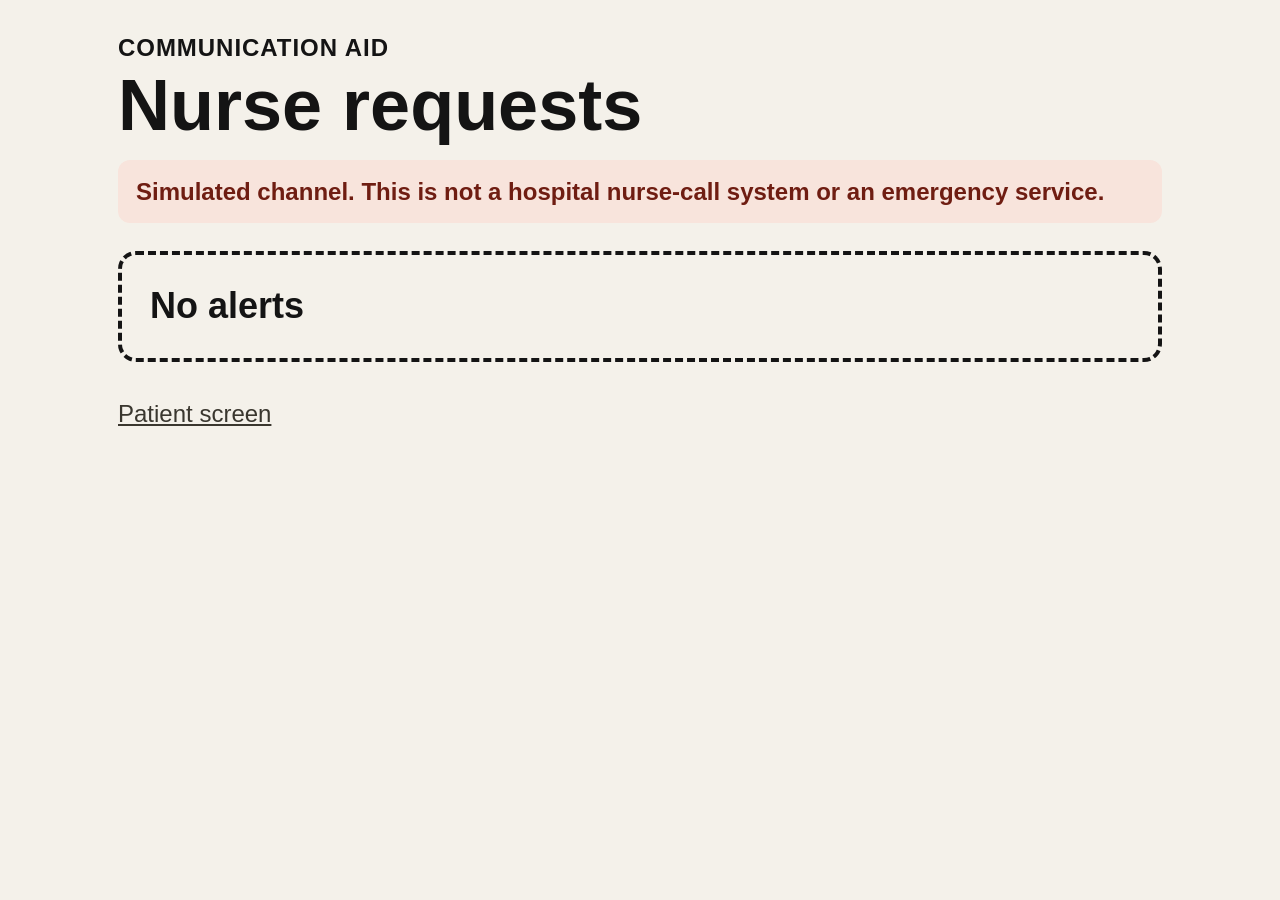
==== web/dashboard.html @ dcde72db "web: add the patient screen and nurse dashboard hello Co-authored-by: Trista Chen <trista.chen@sjsu." ====
<!DOCTYPE html>
<html lang="en">
  <head>
    <meta charset="utf-8" />
    <meta name="viewport" content="width=device-width, initial-scale=1" />
    <title>TapToTalk nurse requests</title>
    <link rel="stylesheet" href="styles.css" />
  </head>
  <body>
    <main class="screen">
      <p class="eyebrow">Communication aid</p>
      <h1>Nurse requests</h1>
      <p class="banner">
        Simulated channel. This is not a hospital nurse-call system or an emergency service.
      </p>
      <p class="empty">No alerts</p>
      <p class="nav"><a href="index.html">Patient screen</a></p>
    </main>
  </body>
</html>
---- web/styles.css ----
:root {
  --bg: #f4f1ea;
  --ink: #141414;
  --muted: #3a372f;
  --tile: #fffdf8;
  --line: #141414;
  --highlight: #f5c400;
  --banner: #f8e4dc;
  --banner-ink: #6f1d12;
}

* {
  box-sizing: border-box;
}

body {
  margin: 0;
  min-height: 100vh;
  background: var(--bg);
  color: var(--ink);
  font-family: "Avenir Next", "Segoe UI", sans-serif;
  font-size: 28px;
  line-height: 1.3;
}

a {
  color: inherit;
}

.screen {
  max-width: 1100px;
  margin: 0 auto;
  padding: 32px 28px 48px;
}

.eyebrow {
  margin: 0;
  font-size: 24px;
  font-weight: 700;
  letter-spacing: 0.04em;
  text-transform: uppercase;
}

h1 {
  margin: 8px 0 0;
  font-size: 72px;
  line-height: 0.95;
}

.status {
  margin: 18px 0 28px;
  font-size: 48px;
  font-weight: 700;
}

.grid {
  display: grid;
  grid-template-columns: 1fr 1fr;
  gap: 16px;
}

.tile {
  min-height: 180px;
  display: flex;
  align-items: flex-end;
  border: 4px solid var(--line);
  background: var(--tile);
  border-radius: 18px;
  padding: 24px;
  font-size: 44px;
  font-weight: 700;
}

.tile.highlight {
  background: var(--highlight);
}

.note,
.nav {
  margin: 24px 0 0;
  font-size: 24px;
  color: var(--muted);
}

.banner {
  margin: 20px 0 0;
  padding: 16px 18px;
  background: var(--banner);
  color: var(--banner-ink);
  border-radius: 12px;
  font-size: 24px;
  font-weight: 700;
}

.empty {
  margin-top: 28px;
  padding: 28px;
  border: 4px dashed var(--line);
  border-radius: 18px;
  font-size: 36px;
  font-weight: 700;
}

@media (max-width: 700px) {
  h1 {
    font-size: 56px;
  }

  .grid {
    grid-template-columns: 1fr;
  }
}
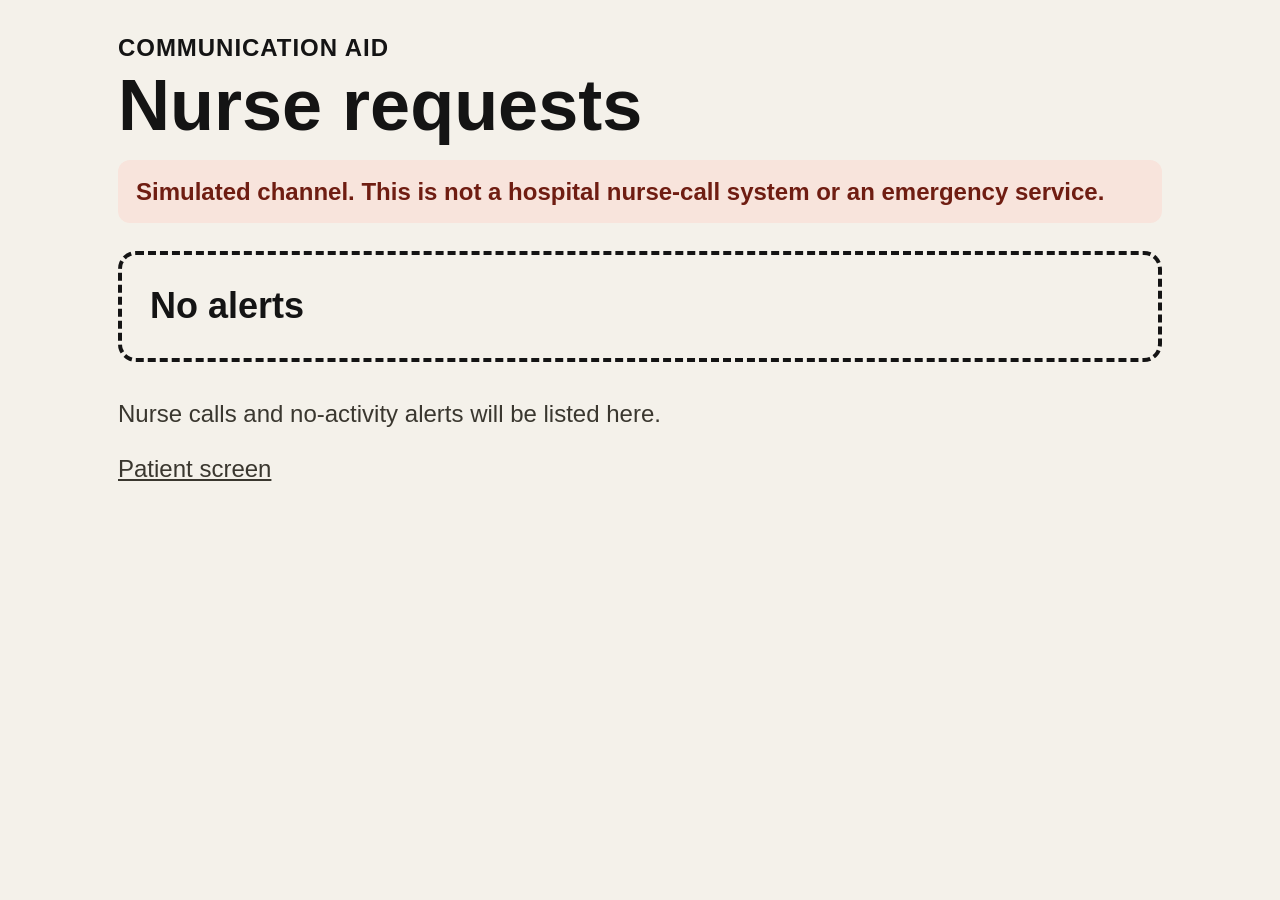
==== commit c6edca37: "web: name nurse-call and no-activity on the dashboard Co-authored-by: Trista Chen <trista.chen@sjsu." ====
--- a/web/dashboard.html
+++ b/web/dashboard.html
@@ -14,6 +14,7 @@
         Simulated channel. This is not a hospital nurse-call system or an emergency service.
       </p>
       <p class="empty">No alerts</p>
+      <p class="note">Nurse calls and no-activity alerts will be listed here.</p>
       <p class="nav"><a href="index.html">Patient screen</a></p>
     </main>
   </body>
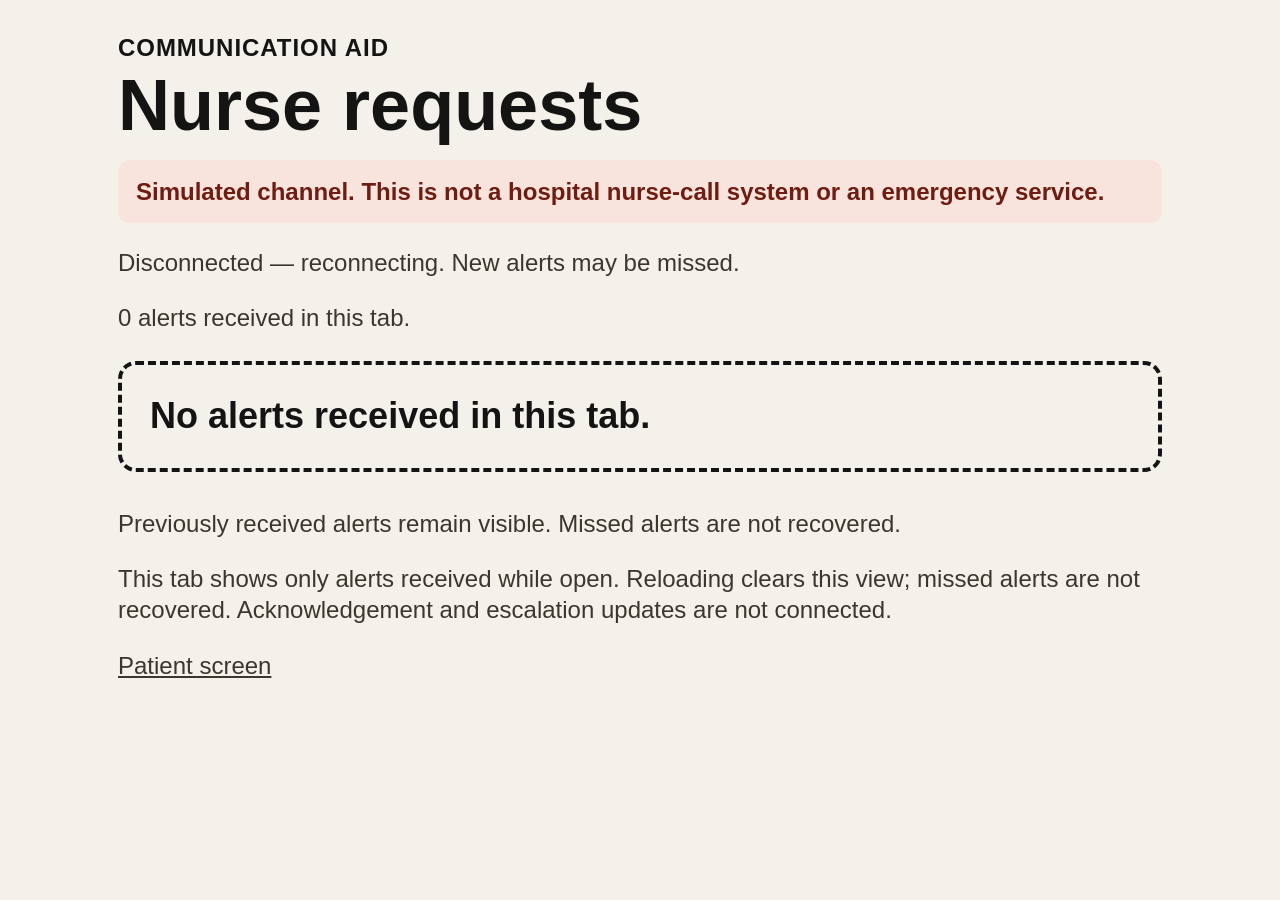
==== commit 5c15c39f: "web: add nurse dashboard and request logging tests (FR6, FR7)" ====
--- a/web/dashboard.html
+++ b/web/dashboard.html
@@ -7,15 +7,90 @@
     <link rel="stylesheet" href="styles.css" />
   </head>
   <body>
-    <main class="screen">
+    <main class="screen nurse-dashboard">
       <p class="eyebrow">Communication aid</p>
       <h1>Nurse requests</h1>
       <p class="banner">
         Simulated channel. This is not a hospital nurse-call system or an emergency service.
       </p>
-      <p class="empty">No alerts</p>
-      <p class="note">Nurse calls and no-activity alerts will be listed here.</p>
+      <p class="note" id="dashboard-connection" role="status">Connecting to bridge…</p>
+      <p class="note" id="alert-summary" role="status">0 alerts received in this tab.</p>
+      <p class="empty" id="alerts-empty">No alerts received in this tab.</p>
+      <ol class="alert-list" id="alert-list" aria-label="Received alerts"></ol>
+      <p class="note" id="dashboard-message" role="status">Waiting for alerts.</p>
+      <p class="note">This tab shows only alerts received while open. Reloading clears this view; missed alerts are not recovered. Acknowledgement and escalation updates are not connected.</p>
       <p class="nav"><a href="index.html">Patient screen</a></p>
     </main>
+    <script>
+      "use strict";
+
+      // Inline because the bridge serves dashboard.html but no dashboard JS asset.
+      const connection = document.getElementById("dashboard-connection");
+      const summary = document.getElementById("alert-summary");
+      const empty = document.getElementById("alerts-empty");
+      const list = document.getElementById("alert-list");
+      const feedback = document.getElementById("dashboard-message");
+      const received = new Set();
+      let total = 0;
+
+      function renderAlert(alert) {
+        if (!alert || alert.type !== "alert") return;
+        const validKind = (alert.kind === "nurse_call" && alert.phrase_id === "person_nurse") ||
+          (alert.kind === "no_activity" && alert.phrase_id === null);
+        const stamp = alert.timestamp;
+        const validTime = typeof stamp === "string" &&
+          /^\d{4}-\d{2}-\d{2}T\d{2}:\d{2}:\d{2}(?:\.\d{3})?Z$/.test(stamp) &&
+          Number.isFinite(Date.parse(stamp)) &&
+          new Date(stamp).toISOString() === (stamp.includes(".") ? stamp : stamp.replace("Z", ".000Z"));
+        if (!validKind || !validTime) {
+          feedback.textContent = "An invalid alert was ignored. Existing alerts are unchanged.";
+          return;
+        }
+        // Suppress only exact event replays. The agent owns the 60-second dedupe rule.
+        const key = JSON.stringify([alert.kind, new Date(stamp).toISOString()]);
+        if (received.has(key)) return;
+        received.add(key);
+        total += 1;
+        const item = document.createElement("li");
+        item.className = "alert-card";
+        const heading = document.createElement("h2");
+        heading.textContent = alert.kind === "nurse_call" ? "Call nurse" : "No activity";
+        const time = document.createElement("time");
+        time.setAttribute("datetime", stamp);
+        time.textContent = `Raised: ${stamp} (UTC)`;
+        const status = document.createElement("p");
+        status.textContent = "Received in this tab. Acknowledgement status unavailable.";
+        item.append(heading, time, status);
+        list.prepend(item);
+        empty.hidden = true;
+        summary.textContent = `${total} alert${total === 1 ? "" : "s"} received in this tab.`;
+        feedback.textContent = `New alert: ${heading.textContent}.`;
+      }
+
+      function connectDashboard() {
+        const socket = new WebSocket(`ws://${window.location.host}/`);
+        socket.addEventListener("open", () => {
+          connection.textContent = "Connected to local bridge";
+          feedback.textContent = "Listening for alerts. Earlier or missed alerts are not recovered.";
+        });
+        socket.addEventListener("message", (event) => {
+          try {
+            renderAlert(JSON.parse(event.data));
+          } catch {
+            feedback.textContent = "An unreadable message was ignored. Existing alerts are unchanged.";
+          }
+        });
+        socket.addEventListener("error", () => {
+          connection.textContent = "Bridge unavailable — new alerts may be missed.";
+        });
+        socket.addEventListener("close", () => {
+          connection.textContent = "Disconnected — reconnecting. New alerts may be missed.";
+          feedback.textContent = "Previously received alerts remain visible. Missed alerts are not recovered.";
+          window.setTimeout(connectDashboard, 2000);
+        });
+      }
+
+      connectDashboard();
+    </script>
   </body>
 </html>
--- a/web/styles.css
+++ b/web/styles.css
@@ -110,3 +110,100 @@
     grid-template-columns: 1fr;
   }
 }
+
+/* Patient selection is driven only by bridge state; keyboard focus is distinct. */
+.mode,
+h2 {
+  font-size: 32px;
+  margin: 24px 0 16px;
+}
+
+ul.grid {
+  list-style: none;
+  padding: 0;
+  margin: 0;
+}
+
+.grid > li {
+  min-width: 0;
+}
+
+.phrase-button {
+  width: 100%;
+  height: 100%;
+  font-family: inherit;
+  color: var(--ink);
+  text-align: left;
+  cursor: pointer;
+  overflow-wrap: anywhere;
+}
+
+.tile.highlight {
+  box-shadow: inset 0 0 0 4px var(--ink);
+}
+
+.tile.highlight::before {
+  content: "➤";
+  margin-right: 12px;
+}
+
+.phrase-button:focus-visible {
+  outline: 6px dashed #141414;
+  outline-offset: 4px;
+}
+
+.speak-button {
+  display: block;
+  width: 100%;
+  min-height: 100px;
+  margin-top: 28px;
+  border: 4px solid var(--ink);
+  border-radius: 18px;
+  background: var(--ink);
+  color: var(--tile);
+  font: inherit;
+  font-size: 44px;
+  font-weight: 700;
+  cursor: pointer;
+}
+
+.speak-button:disabled,
+.phrase-button:disabled {
+  cursor: not-allowed;
+}
+
+.speak-button:disabled {
+  background: #dedbd4;
+  color: #3a372f;
+}
+
+.speak-button:focus-visible {
+  outline: 6px dashed var(--ink);
+  outline-offset: 4px;
+}
+
+.nurse-dashboard .alert-list {
+  list-style: none;
+  padding: 0;
+}
+
+.nurse-dashboard .alert-card {
+  margin: 24px 0;
+  padding: 24px;
+  border: 4px solid var(--banner-ink);
+  border-left-width: 16px;
+  border-radius: 16px;
+  background: var(--tile);
+  overflow-wrap: anywhere;
+}
+
+.nurse-dashboard .alert-card h2 {
+  margin-top: 0;
+  color: var(--banner-ink);
+  font-size: 40px;
+}
+
+.nurse-dashboard .alert-card time,
+.nurse-dashboard .alert-card p {
+  font-size: 24px;
+}
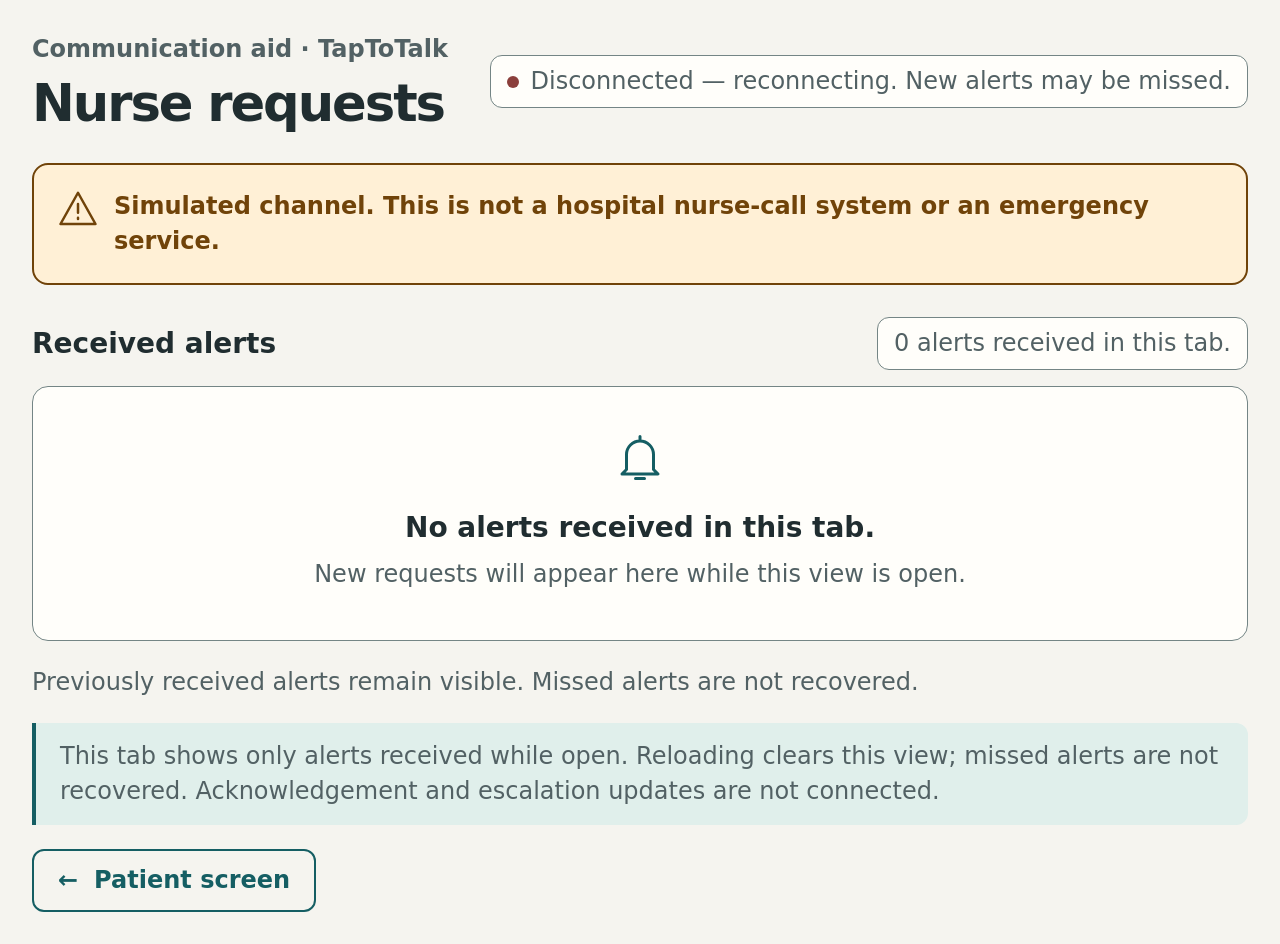
==== commit d6cbc08f: "web: redesign patient and nurse interfaces for accessibility" ====
--- a/web/dashboard.html
+++ b/web/dashboard.html
@@ -3,23 +3,32 @@
   <head>
     <meta charset="utf-8" />
     <meta name="viewport" content="width=device-width, initial-scale=1" />
+    <meta name="color-scheme" content="light dark" />
     <title>TapToTalk nurse requests</title>
-    <link rel="stylesheet" href="styles.css" />
+    <link rel="stylesheet" href="styles.css?v=2" />
   </head>
   <body>
     <main class="screen nurse-dashboard">
-      <p class="eyebrow">Communication aid</p>
-      <h1>Nurse requests</h1>
+      <header class="page-header">
+        <div><p class="eyebrow">Communication aid · TapToTalk</p><h1>Nurse requests</h1></div>
+        <p class="note status" id="dashboard-connection" role="status">Connecting to bridge…</p>
+      </header>
       <p class="banner">
-        Simulated channel. This is not a hospital nurse-call system or an emergency service.
+        <svg viewBox="0 0 32 32" aria-hidden="true"><path d="M16 3 30 28H2Z"/><path d="M16 12v7m0 4v1"/></svg>
+        <span>Simulated channel. This is not a hospital nurse-call system or an emergency service.</span>
       </p>
-      <p class="note" id="dashboard-connection" role="status">Connecting to bridge…</p>
-      <p class="note" id="alert-summary" role="status">0 alerts received in this tab.</p>
-      <p class="empty" id="alerts-empty">No alerts received in this tab.</p>
-      <ol class="alert-list" id="alert-list" aria-label="Received alerts"></ol>
-      <p class="note" id="dashboard-message" role="status">Waiting for alerts.</p>
-      <p class="note">This tab shows only alerts received while open. Reloading clears this view; missed alerts are not recovered. Acknowledgement and escalation updates are not connected.</p>
-      <p class="nav"><a href="index.html">Patient screen</a></p>
+      <section aria-labelledby="requests-heading">
+        <div class="section-heading"><h2 id="requests-heading">Received alerts</h2><p class="note counter" id="alert-summary" role="status">0 alerts received in this tab.</p></div>
+        <div class="empty" id="alerts-empty">
+          <svg viewBox="0 0 32 32" aria-hidden="true"><path d="M7 23V13a9 9 0 0 1 18 0v10l3 3H4Zm6 6h6M16 1v3"/></svg>
+          <h3>No alerts received in this tab.</h3><p class="note">New requests will appear here while this view is open.</p>
+        </div>
+        <ol class="alert-list" id="alert-list" aria-label="Received alerts"></ol>
+      </section>
+      <!-- Announce each new alert through this dedicated region, not the whole list. -->
+      <p class="note" id="dashboard-message" role="status" aria-live="polite" aria-atomic="true">Waiting for alerts.</p>
+      <aside class="info-callout"><p class="note">This tab shows only alerts received while open. Reloading clears this view; missed alerts are not recovered. Acknowledgement and escalation updates are not connected.</p></aside>
+      <nav class="nav" aria-label="Other view"><a class="secondary-link" href="index.html"><span aria-hidden="true">←</span> Patient screen</a></nav>
     </main>
     <script>
       "use strict";
@@ -70,6 +79,7 @@
       function connectDashboard() {
         const socket = new WebSocket(`ws://${window.location.host}/`);
         socket.addEventListener("open", () => {
+          connection.setAttribute("data-connection", "connected");
           connection.textContent = "Connected to local bridge";
           feedback.textContent = "Listening for alerts. Earlier or missed alerts are not recovered.";
         });
@@ -81,9 +91,11 @@
           }
         });
         socket.addEventListener("error", () => {
+          connection.setAttribute("data-connection", "disconnected");
           connection.textContent = "Bridge unavailable — new alerts may be missed.";
         });
         socket.addEventListener("close", () => {
+          connection.setAttribute("data-connection", "disconnected");
           connection.textContent = "Disconnected — reconnecting. New alerts may be missed.";
           feedback.textContent = "Previously received alerts remain visible. Missed alerts are not recovered.";
           window.setTimeout(connectDashboard, 2000);
--- a/web/styles.css
+++ b/web/styles.css
@@ -1,12 +1,30 @@
+/* Shared presentation only. Bridge state owns all selection/highlight changes. */
 :root {
-  --bg: #f4f1ea;
-  --ink: #141414;
-  --muted: #3a372f;
-  --tile: #fffdf8;
-  --line: #141414;
-  --highlight: #f5c400;
-  --banner: #f8e4dc;
-  --banner-ink: #6f1d12;
+  color-scheme: light dark;
+  --bg: #f5f4ef;
+  --surface: #fffefa;
+  --ink: #202d30;
+  --muted: #526164;
+  --line: #748585;
+  --primary: #155e63;
+  --on-primary: #ffffff;
+  --selected: #e0efeb;
+  --disabled: #e2e6e2;
+  --warning-bg: #fff0d6;
+  --warning-ink: #704309;
+  --danger: #8b3f3b;
+  --people: #5c5182;
+  --success: #316449;
+  --focus: #1a4caa;
+  --space-1: 8px;
+  --space-2: 16px;
+  --space-3: 24px;
+  --space-4: 32px;
+  --space-5: 40px;
+  --radius: 16px;
+  --body: 24px;
+  --tile-type: clamp(28px, 3vw, 40px);
+  --shadow: 0 4px 16px #2035300a;
 }
 
 * {
@@ -18,107 +36,129 @@
   min-height: 100vh;
   background: var(--bg);
   color: var(--ink);
-  font-family: "Avenir Next", "Segoe UI", sans-serif;
+  font: var(--body)/1.45 system-ui, -apple-system, BlinkMacSystemFont, "Segoe UI", sans-serif;
+}
+
+button, a, summary {
+  -webkit-tap-highlight-color: transparent;
+}
+
+a {
+  color: var(--primary);
+  text-underline-offset: 5px;
+}
+
+button, summary, a {
+  touch-action: manipulation;
+}
+
+button {
+  font: inherit;
+}
+
+h1, h2, h3, p {
+  margin: 0;
+}
+
+h1 {
+  font-size: clamp(40px, 4vw, 56px);
+  line-height: 1.1;
+  letter-spacing: -0.04em;
+  font-weight: 750;
+}
+
+h2 {
   font-size: 28px;
-  line-height: 1.3;
-}
-
-a {
-  color: inherit;
+  line-height: 1.25;
+  font-weight: 700;
+}
+
+h3 {
+  font-size: 28px;
 }
 
 .screen {
-  max-width: 1100px;
+  padding: var(--space-4);
   margin: 0 auto;
-  padding: 32px 28px 48px;
+}
+
+.page-header {
+  display: flex;
+  justify-content: space-between;
+  align-items: center;
+  gap: var(--space-3);
+  margin-bottom: var(--space-4);
+  flex-wrap: wrap;
 }
 
 .eyebrow {
-  margin: 0;
+  color: var(--muted);
   font-size: 24px;
-  font-weight: 700;
-  letter-spacing: 0.04em;
-  text-transform: uppercase;
-}
-
-h1 {
-  margin: 8px 0 0;
-  font-size: 72px;
-  line-height: 0.95;
+  font-weight: 650;
+  margin-bottom: var(--space-1);
+}
+
+.wordmark-dot {
+  color: var(--primary);
+}
+
+.status-bar {
+  display: flex;
+  flex-wrap: wrap;
+  gap: var(--space-1);
+  align-items: center;
+}
+
+.status, .mode, .counter {
+  border: 1px solid var(--line);
+  background: var(--surface);
+  border-radius: 12px;
+  padding: 8px 16px;
+  font-size: 24px;
+  color: var(--ink);
 }
 
 .status {
-  margin: 18px 0 28px;
-  font-size: 48px;
-  font-weight: 700;
+  display: flex;
+  align-items: center;
+  gap: 12px;
+}
+
+.status::before {
+  content: "";
+  width: 12px;
+  height: 12px;
+  border-radius: 50%;
+  background: var(--warning-ink);
+  flex-shrink: 0;
+}
+
+.status[data-connection="connected"]::before {
+  background: var(--success);
+}
+
+.status[data-connection="disconnected"]::before {
+  background: var(--danger);
+}
+
+.section-heading {
+  display: flex;
+  flex-wrap: wrap;
+  justify-content: space-between;
+  align-items: center;
+  gap: var(--space-2);
+  margin-bottom: var(--space-2);
+}
+
+.section-hint, .note, .nav {
+  font-size: 24px;
+  color: var(--muted);
 }
 
 .grid {
   display: grid;
-  grid-template-columns: 1fr 1fr;
-  gap: 16px;
-}
-
-.tile {
-  min-height: 180px;
-  display: flex;
-  align-items: flex-end;
-  border: 4px solid var(--line);
-  background: var(--tile);
-  border-radius: 18px;
-  padding: 24px;
-  font-size: 44px;
-  font-weight: 700;
-}
-
-.tile.highlight {
-  background: var(--highlight);
-}
-
-.note,
-.nav {
-  margin: 24px 0 0;
-  font-size: 24px;
-  color: var(--muted);
-}
-
-.banner {
-  margin: 20px 0 0;
-  padding: 16px 18px;
-  background: var(--banner);
-  color: var(--banner-ink);
-  border-radius: 12px;
-  font-size: 24px;
-  font-weight: 700;
-}
-
-.empty {
-  margin-top: 28px;
-  padding: 28px;
-  border: 4px dashed var(--line);
-  border-radius: 18px;
-  font-size: 36px;
-  font-weight: 700;
-}
-
-@media (max-width: 700px) {
-  h1 {
-    font-size: 56px;
-  }
-
-  .grid {
-    grid-template-columns: 1fr;
-  }
-}
-
-/* Patient selection is driven only by bridge state; keyboard focus is distinct. */
-.mode,
-h2 {
-  font-size: 32px;
-  margin: 24px 0 16px;
-}
-
-ul.grid {
+  grid-template-columns: repeat(2, minmax(0, 1fr));
+  gap: var(--space-2);
   list-style: none;
   padding: 0;
   margin: 0;
@@ -128,82 +168,418 @@
   min-width: 0;
 }
 
+.tile {
+  position: relative;
+  min-height: 128px;
+  padding: var(--space-3);
+  display: flex;
+  flex-direction: column;
+  justify-content: center;
+  align-items: flex-start;
+  gap: var(--space-2);
+  border: 2px solid var(--line);
+  border-radius: var(--radius);
+  background: var(--surface);
+  color: var(--ink);
+  font-size: var(--tile-type);
+  line-height: 1.2;
+  font-weight: 650;
+  box-shadow: var(--shadow);
+  overflow-wrap: anywhere;
+}
+
+.tile svg {
+  width: 40px;
+  height: 40px;
+  fill: none;
+  stroke: currentColor;
+  stroke-width: 2;
+  stroke-linecap: round;
+  stroke-linejoin: round;
+}
+
+[data-category="needs"] svg {
+  color: var(--primary);
+}
+
+[data-category="pain_comfort"] svg {
+  color: var(--danger);
+}
+
+[data-category="people"] svg {
+  color: var(--people);
+}
+
+[data-category="yes_no"] svg {
+  color: var(--success);
+}
+
+.tile.highlight {
+  border-color: var(--primary);
+  box-shadow: inset 0 0 0 2px var(--primary);
+  background: var(--selected);
+}
+
+.tile.highlight::after {
+  content: "◀";
+  position: absolute;
+  top: 16px;
+  right: 16px;
+  color: var(--primary);
+  font-size: 24px;
+}
+
+#category-grid .tile {
+  padding-right: 56px;
+}
+
+.phrases-section {
+  margin-top: var(--space-4);
+}
+
+.phrases-section h2 {
+  margin-bottom: var(--space-2);
+}
+
 .phrase-button {
   width: 100%;
   height: 100%;
-  font-family: inherit;
-  color: var(--ink);
+  min-height: 112px;
   text-align: left;
+  padding-right: 56px;
   cursor: pointer;
-  overflow-wrap: anywhere;
-}
-
-.tile.highlight {
-  box-shadow: inset 0 0 0 4px var(--ink);
-}
-
-.tile.highlight::before {
-  content: "➤";
-  margin-right: 12px;
-}
-
-.phrase-button:focus-visible {
-  outline: 6px dashed #141414;
-  outline-offset: 4px;
+}
+
+.phrases-empty {
+  border: 1px solid var(--line);
+  border-radius: var(--radius);
+  padding: var(--space-4);
+  background: var(--surface);
+}
+
+.phrases-empty > p:first-child {
+  font-size: 28px;
+  font-weight: 650;
+  margin-bottom: var(--space-1);
+}
+
+#phrase-grid:not(:empty) + .phrases-empty {
+  display: none;
+}
+
+.keyboard-hint {
+  margin-top: var(--space-2);
+}
+
+.speak-panel {
+  padding-top: var(--space-3);
+  background: var(--bg);
 }
 
 .speak-button {
   display: block;
   width: 100%;
-  min-height: 100px;
-  margin-top: 28px;
-  border: 4px solid var(--ink);
-  border-radius: 18px;
-  background: var(--ink);
-  color: var(--tile);
-  font: inherit;
-  font-size: 44px;
+  min-height: 88px;
+  padding: 16px 24px;
+  border: 2px solid var(--primary);
+  border-radius: var(--radius);
+  color: var(--on-primary);
+  background: var(--primary);
+  font-size: 36px;
   font-weight: 700;
   cursor: pointer;
 }
 
-.speak-button:disabled,
+.speak-button:disabled {
+  background: var(--disabled);
+  color: var(--muted);
+  border-color: var(--line);
+  cursor: not-allowed;
+}
+
+.speak-button[aria-busy="true"] {
+  border-style: dashed;
+}
+
 .phrase-button:disabled {
   cursor: not-allowed;
 }
 
-.speak-button:disabled {
-  background: #dedbd4;
-  color: #3a372f;
-}
-
-.speak-button:focus-visible {
-  outline: 6px dashed var(--ink);
+#send-status {
+  margin-top: var(--space-1);
+}
+
+.patient-footer {
+  display: flex;
+  justify-content: space-between;
+  align-items: flex-start;
+  flex-wrap: wrap;
+  gap: var(--space-2);
+  margin-top: var(--space-2);
+}
+
+.diagnostics {
+  min-width: 0;
+  flex: 1 1 50%;
+}
+
+.diagnostics summary {
+  cursor: pointer;
+  color: var(--muted);
+  min-height: 56px;
+  padding: 8px 0;
+}
+
+.diagnostics .note {
+  margin: 8px 0 16px;
+}
+
+.nav a {
+  display: inline-flex;
+  align-items: center;
+  gap: 16px;
+  min-height: 56px;
+  padding: 8px;
+}
+
+.icon-definitions {
+  position: absolute;
+  width: 0;
+  height: 0;
+  overflow: hidden;
+}
+
+/* Separate grid rows keep the action in view without overlaying scroll content.
+   Short/zoomed viewports use normal document flow, so nothing is trapped. */
+@media (min-height: 760px) {
+  .patient-screen {
+    height: 100dvh;
+    display: grid;
+    grid-template-rows: minmax(0, 1fr) auto;
+  }
+  .patient-scroll {
+    overflow-y: auto;
+    padding: 8px;
+    margin: -8px -8px 0;
+    scrollbar-gutter: stable;
+  }
+  .speak-panel {
+    position: sticky;
+    bottom: 0;
+  }
+  .patient-screen:has(.diagnostics[open]) {
+    height: auto;
+    display: block;
+  }
+  .patient-screen:has(.diagnostics[open]) .speak-panel {
+    position: static;
+  }
+}
+
+.nurse-dashboard {
+  max-width: 1280px;
+}
+
+.banner {
+  display: flex;
+  align-items: flex-start;
+  gap: 16px;
+  background: var(--warning-bg);
+  color: var(--warning-ink);
+  border: 2px solid var(--warning-ink);
+  border-radius: var(--radius);
+  padding: var(--space-3);
+  font-size: 24px;
+  font-weight: 700;
+  margin-bottom: var(--space-4);
+}
+
+.banner svg, .empty svg {
+  fill: none;
+  stroke: currentColor;
+  stroke-width: 2;
+  stroke-linecap: round;
+  stroke-linejoin: round;
+  width: 40px;
+  height: 40px;
+  flex-shrink: 0;
+}
+
+.empty {
+  text-align: center;
+  background: var(--surface);
+  border: 1px solid var(--line);
+  border-radius: var(--radius);
+  padding: 48px 24px;
+}
+
+.empty[hidden] {
+  display: none;
+}
+
+.empty svg {
+  color: var(--primary);
+  margin-bottom: 16px;
+  width: 48px;
+  height: 48px;
+}
+
+.empty h3 {
+  margin-bottom: 8px;
+}
+
+.alert-list {
+  list-style: none;
+  margin: 0;
+  padding: 0;
+}
+
+.alert-card {
+  margin-bottom: var(--space-2);
+  padding: var(--space-3);
+  background: var(--surface);
+  border: 2px solid var(--warning-ink);
+  border-left-width: 8px;
+  border-radius: var(--radius);
+  box-shadow: var(--shadow);
+  overflow-wrap: anywhere;
+}
+
+.alert-card h2 {
+  font-size: 32px;
+  color: var(--warning-ink);
+  margin-bottom: 16px;
+}
+
+.alert-card time {
+  display: block;
+  margin-bottom: 8px;
+}
+
+.alert-card p {
+  color: var(--muted);
+}
+
+/* Reserved visual variant only; no acknowledgement behavior is implemented. */
+.alert-card[data-status="acknowledged"] {
+  border-color: var(--line);
+  box-shadow: none;
+}
+
+#dashboard-message {
+  margin-top: 24px;
+}
+
+.info-callout {
+  border-left: 4px solid var(--primary);
+  padding: 16px 24px;
+  margin: 24px 0;
+  background: var(--selected);
+  border-radius: 0 12px 12px 0;
+}
+
+.secondary-link {
+  border: 2px solid var(--primary);
+  border-radius: 12px;
+  padding: 12px 24px !important;
+  text-decoration: none;
+  font-weight: 650;
+}
+
+:where(button, a, summary):focus-visible {
+  outline: 4px solid var(--focus);
   outline-offset: 4px;
 }
 
-.nurse-dashboard .alert-list {
-  list-style: none;
-  padding: 0;
-}
-
-.nurse-dashboard .alert-card {
-  margin: 24px 0;
-  padding: 24px;
-  border: 4px solid var(--banner-ink);
-  border-left-width: 16px;
-  border-radius: 16px;
-  background: var(--tile);
-  overflow-wrap: anywhere;
-}
-
-.nurse-dashboard .alert-card h2 {
-  margin-top: 0;
-  color: var(--banner-ink);
-  font-size: 40px;
-}
-
-.nurse-dashboard .alert-card time,
-.nurse-dashboard .alert-card p {
-  font-size: 24px;
-}
+@media (hover: hover) {
+  .phrase-button:not(:disabled):hover {
+    border-color: var(--primary);
+    background: var(--selected);
+  }
+  .speak-button:not(:disabled):hover {
+    box-shadow: inset 0 0 0 3px var(--on-primary);
+  }
+  a:hover, summary:hover {
+    text-decoration-thickness: 3px;
+  }
+}
+
+.phrase-button:not(:disabled):active, .speak-button:not(:disabled):active {
+  transform: translateY(2px);
+}
+
+@media (max-width: 600px) {
+  .screen {
+    padding: 16px;
+  }
+  .page-header {
+    gap: 16px;
+    margin-bottom: 24px;
+  }
+  .grid {
+    grid-template-columns: 1fr;
+  }
+  .tile {
+    min-height: 112px;
+  }
+  #category-grid .tile {
+    flex-direction: row;
+    align-items: center;
+    justify-content: flex-start;
+  }
+  .section-hint {
+    display: none;
+  }
+  .patient-footer {
+    display: block;
+  }
+  .banner {
+    padding: 16px;
+  }
+}
+
+@media (prefers-color-scheme: dark) {
+  :root {
+    --bg: #172326;
+    --surface: #223235;
+    --ink: #f1f3ee;
+    --muted: #b9c7c7;
+    --line: #809595;
+    --primary: #92d8cd;
+    --on-primary: #122e30;
+    --selected: #294845;
+    --disabled: #314245;
+    --warning-bg: #3c3020;
+    --warning-ink: #f8d092;
+    --danger: #f0b1aa;
+    --people: #c7bbeb;
+    --success: #a1d7b5;
+    --focus: #b9ceff;
+    --shadow: none;
+  }
+}
+
+@media (prefers-contrast: more) {
+  :root {
+    --line: var(--ink);
+    --muted: var(--ink);
+    --shadow: none;
+  }
+  .tile, .banner, .alert-card {
+    border-width: 3px;
+  }
+  :where(button, a, summary):focus-visible {
+    outline-width: 6px;
+  }
+}
+
+@media (prefers-reduced-motion: reduce) {
+  *, *::before, *::after {
+    animation: none !important;
+    transition: none !important;
+    scroll-behavior: auto !important;
+  }
+  .phrase-button:not(:disabled):active, .speak-button:not(:disabled):active {
+    transform: none;
+  }
+}
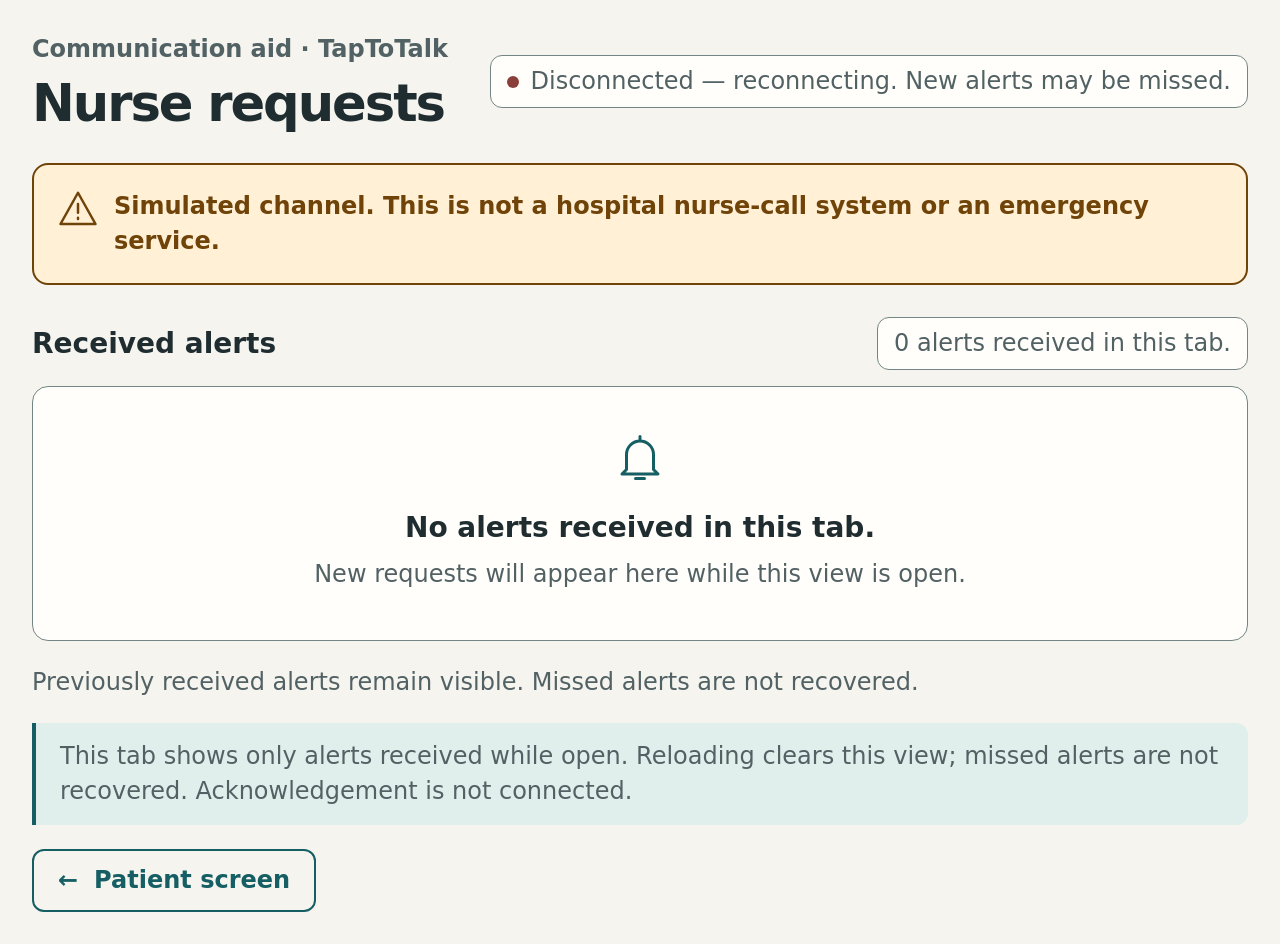
==== commit 21c39be7: "bridge: escalate an alert after two minutes Co-authored-by: Cursor <cursoragent@cursor.com>" ====
--- a/web/dashboard.html
+++ b/web/dashboard.html
@@ -27,7 +27,7 @@
       </section>
       <!-- Announce each new alert through this dedicated region, not the whole list. -->
       <p class="note" id="dashboard-message" role="status" aria-live="polite" aria-atomic="true">Waiting for alerts.</p>
-      <aside class="info-callout"><p class="note">This tab shows only alerts received while open. Reloading clears this view; missed alerts are not recovered. Acknowledgement and escalation updates are not connected.</p></aside>
+      <aside class="info-callout"><p class="note">This tab shows only alerts received while open. Reloading clears this view; missed alerts are not recovered. Acknowledgement is not connected.</p></aside>
       <nav class="nav" aria-label="Other view"><a class="secondary-link" href="index.html"><span aria-hidden="true">←</span> Patient screen</a></nav>
     </main>
     <script>
@@ -40,6 +40,7 @@
       const list = document.getElementById("alert-list");
       const feedback = document.getElementById("dashboard-message");
       const received = new Set();
+      const cards = new Map();
       let total = 0;
 
       function renderAlert(alert) {
@@ -51,12 +52,20 @@
           /^\d{4}-\d{2}-\d{2}T\d{2}:\d{2}:\d{2}(?:\.\d{3})?Z$/.test(stamp) &&
           Number.isFinite(Date.parse(stamp)) &&
           new Date(stamp).toISOString() === (stamp.includes(".") ? stamp : stamp.replace("Z", ".000Z"));
-        if (!validKind || !validTime) {
+        if (!validKind || !validTime || ("escalated" in alert && alert.escalated !== true)) {
           feedback.textContent = "An invalid alert was ignored. Existing alerts are unchanged.";
           return;
         }
-        // Suppress only exact event replays. The agent owns the 60-second dedupe rule.
+        // Suppress only exact event replays. The bridge owns dedupe and escalation.
         const key = JSON.stringify([alert.kind, new Date(stamp).toISOString()]);
+        if (alert.escalated === true) {
+          const card = cards.get(key);
+          if (!card) return;
+          card.item.setAttribute("data-status", "escalated");
+          card.status.textContent = "This alert was escalated. Acknowledgement status unavailable.";
+          feedback.textContent = `Alert escalated: ${card.label}.`;
+          return;
+        }
         if (received.has(key)) return;
         received.add(key);
         total += 1;
@@ -66,10 +75,19 @@
         heading.textContent = alert.kind === "nurse_call" ? "Call nurse" : "No activity";
         const time = document.createElement("time");
         time.setAttribute("datetime", stamp);
-        time.textContent = `Raised: ${stamp} (UTC)`;
+        const localTime = new Date(stamp).toLocaleString(undefined, {
+          year: "numeric",
+          month: "short",
+          day: "numeric",
+          hour: "numeric",
+          minute: "2-digit",
+          timeZoneName: "short",
+        });
+        time.textContent = `Raised: ${localTime}`;
         const status = document.createElement("p");
         status.textContent = "Received in this tab. Acknowledgement status unavailable.";
         item.append(heading, time, status);
+        cards.set(key, { item, status, label: heading.textContent });
         list.prepend(item);
         empty.hidden = true;
         summary.textContent = `${total} alert${total === 1 ? "" : "s"} received in this tab.`;
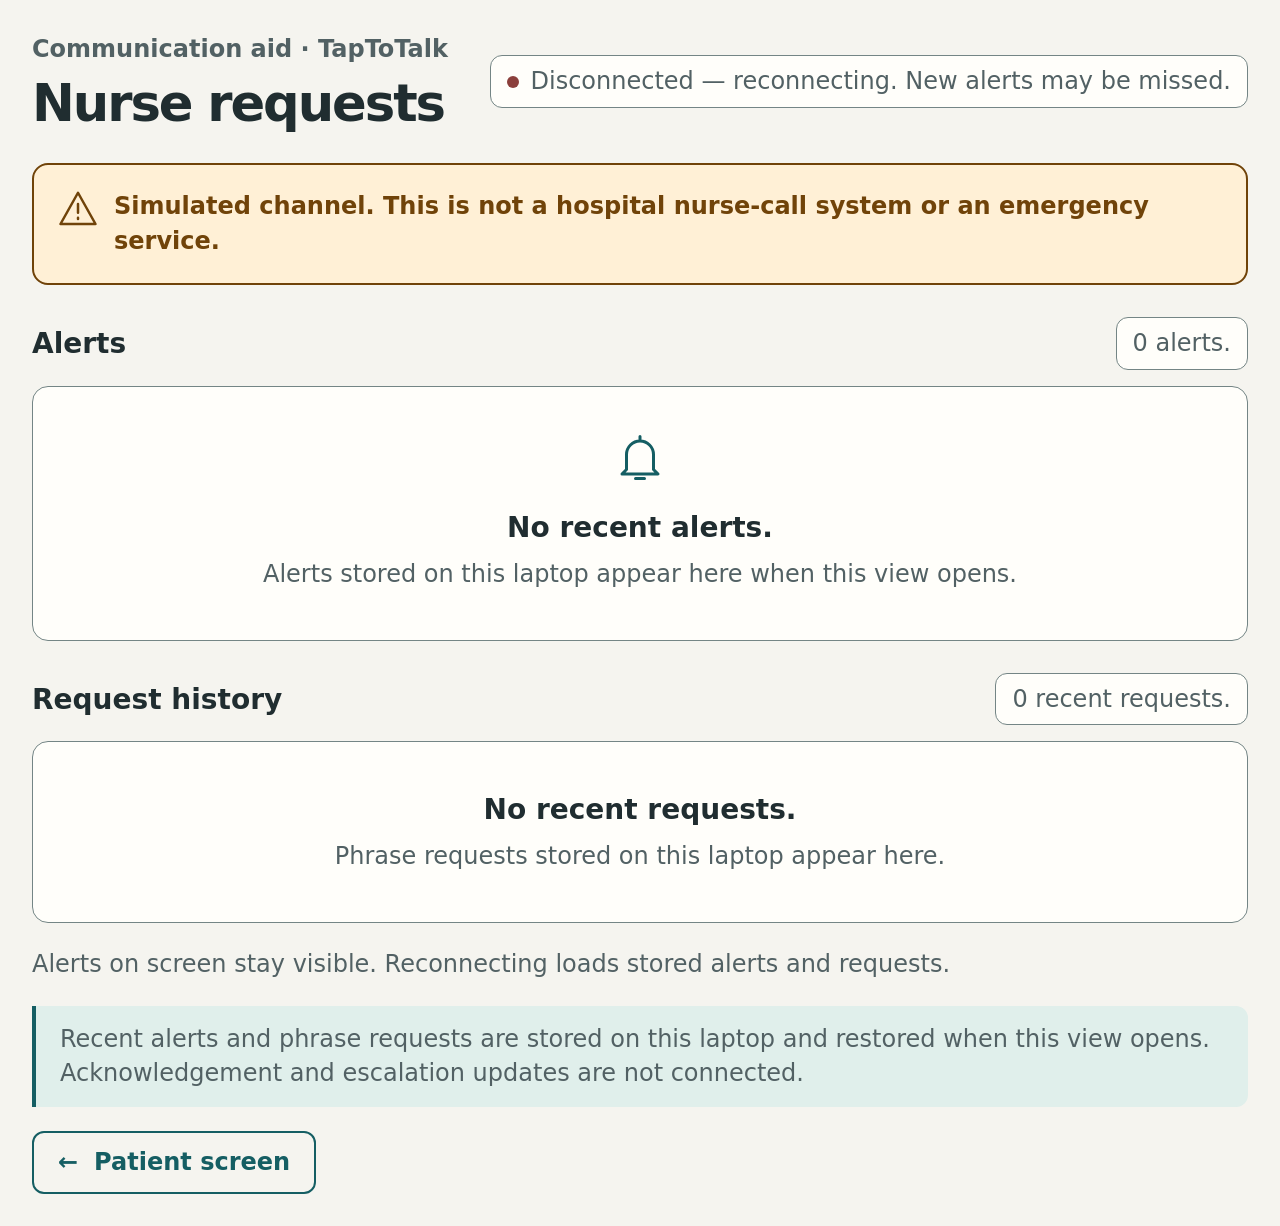
==== commit b46d3a06: "bridge: recover recent alerts and requests when the dashboard opens Co-authored-by: Cursor <cursorag" ====
--- a/web/dashboard.html
+++ b/web/dashboard.html
@@ -18,16 +18,23 @@
         <span>Simulated channel. This is not a hospital nurse-call system or an emergency service.</span>
       </p>
       <section aria-labelledby="requests-heading">
-        <div class="section-heading"><h2 id="requests-heading">Received alerts</h2><p class="note counter" id="alert-summary" role="status">0 alerts received in this tab.</p></div>
+        <div class="section-heading"><h2 id="requests-heading">Alerts</h2><p class="note counter" id="alert-summary" role="status">0 alerts.</p></div>
         <div class="empty" id="alerts-empty">
           <svg viewBox="0 0 32 32" aria-hidden="true"><path d="M7 23V13a9 9 0 0 1 18 0v10l3 3H4Zm6 6h6M16 1v3"/></svg>
-          <h3>No alerts received in this tab.</h3><p class="note">New requests will appear here while this view is open.</p>
+          <h3>No recent alerts.</h3><p class="note">Alerts stored on this laptop appear here when this view opens.</p>
         </div>
-        <ol class="alert-list" id="alert-list" aria-label="Received alerts"></ol>
+        <ol class="alert-list" id="alert-list" aria-label="Alerts"></ol>
+      </section>
+      <section aria-labelledby="history-heading">
+        <div class="section-heading"><h2 id="history-heading">Request history</h2><p class="note counter" id="request-summary" role="status">0 recent requests.</p></div>
+        <div class="empty" id="requests-empty">
+          <h3>No recent requests.</h3><p class="note">Phrase requests stored on this laptop appear here.</p>
+        </div>
+        <ol class="alert-list" id="request-list" aria-label="Recent phrase requests"></ol>
       </section>
       <!-- Announce each new alert through this dedicated region, not the whole list. -->
       <p class="note" id="dashboard-message" role="status" aria-live="polite" aria-atomic="true">Waiting for alerts.</p>
-      <aside class="info-callout"><p class="note">This tab shows only alerts received while open. Reloading clears this view; missed alerts are not recovered. Acknowledgement is not connected.</p></aside>
+      <aside class="info-callout"><p class="note">Recent alerts and phrase requests are stored on this laptop and restored when this view opens. Acknowledgement and escalation updates are not connected.</p></aside>
       <nav class="nav" aria-label="Other view"><a class="secondary-link" href="index.html"><span aria-hidden="true">←</span> Patient screen</a></nav>
     </main>
     <script>
@@ -38,34 +45,70 @@
       const summary = document.getElementById("alert-summary");
       const empty = document.getElementById("alerts-empty");
       const list = document.getElementById("alert-list");
+      const requestSummary = document.getElementById("request-summary");
+      const requestsEmpty = document.getElementById("requests-empty");
+      const requestList = document.getElementById("request-list");
       const feedback = document.getElementById("dashboard-message");
       const received = new Set();
-      const cards = new Map();
       let total = 0;
-
-      function renderAlert(alert) {
-        if (!alert || alert.type !== "alert") return;
-        const validKind = (alert.kind === "nurse_call" && alert.phrase_id === "person_nurse") ||
-          (alert.kind === "no_activity" && alert.phrase_id === null);
-        const stamp = alert.timestamp;
-        const validTime = typeof stamp === "string" &&
+      const HISTORY_CAP = 30;
+      // Fixed catalog ids. The history message does not include phrase text.
+      const PHRASES = {
+        need_water: "needs",
+        need_bathroom: "needs",
+        need_suction: "needs",
+        need_position: "needs",
+        pain_here: "pain_comfort",
+        pain_medicine: "pain_comfort",
+        comfort_hot: "pain_comfort",
+        comfort_cold: "pain_comfort",
+        person_nurse: "people",
+        person_family: "people",
+        person_doctor: "people",
+        person_thanks: "people",
+        yes_yes: "yes_no",
+        yes_no: "yes_no",
+        yes_not_sure: "yes_no",
+        yes_repeat: "yes_no",
+      };
+
+      function localWhen(stamp) {
+        return new Date(stamp).toLocaleString(undefined, {
+          year: "numeric",
+          month: "short",
+          day: "numeric",
+          hour: "numeric",
+          minute: "2-digit",
+          timeZoneName: "short",
+        });
+      }
+
+      function validStamp(stamp) {
+        return typeof stamp === "string" &&
           /^\d{4}-\d{2}-\d{2}T\d{2}:\d{2}:\d{2}(?:\.\d{3})?Z$/.test(stamp) &&
           Number.isFinite(Date.parse(stamp)) &&
           new Date(stamp).toISOString() === (stamp.includes(".") ? stamp : stamp.replace("Z", ".000Z"));
-        if (!validKind || !validTime || ("escalated" in alert && alert.escalated !== true)) {
-          feedback.textContent = "An invalid alert was ignored. Existing alerts are unchanged.";
-          return;
-        }
-        // Suppress only exact event replays. The bridge owns dedupe and escalation.
+      }
+
+      function alertRecord(alert) {
+        if (!alert || alert.type !== "alert") return false;
+        const validKind = (alert.kind === "nurse_call" && alert.phrase_id === "person_nurse") ||
+          (alert.kind === "no_activity" && alert.phrase_id === null);
+        return validKind && validStamp(alert.timestamp);
+      }
+
+      function selectionRecord(row) {
+        if (!row || typeof row !== "object") return false;
+        const sourceOk = row.source === "tap" || row.source === "keyboard" ||
+          row.source === "ui" || row.source === "fixed";
+        return PHRASES[row.phrase_id] === row.category && sourceOk &&
+          validStamp(row.selected_at);
+      }
+
+      function addAlert(alert, announce) {
+        const stamp = alert.timestamp;
+        // Suppress only exact event replays. The bridge owns the 60-second dedupe rule.
         const key = JSON.stringify([alert.kind, new Date(stamp).toISOString()]);
-        if (alert.escalated === true) {
-          const card = cards.get(key);
-          if (!card) return;
-          card.item.setAttribute("data-status", "escalated");
-          card.status.textContent = "This alert was escalated. Acknowledgement status unavailable.";
-          feedback.textContent = `Alert escalated: ${card.label}.`;
-          return;
-        }
         if (received.has(key)) return;
         received.add(key);
         total += 1;
@@ -75,38 +118,86 @@
         heading.textContent = alert.kind === "nurse_call" ? "Call nurse" : "No activity";
         const time = document.createElement("time");
         time.setAttribute("datetime", stamp);
-        const localTime = new Date(stamp).toLocaleString(undefined, {
-          year: "numeric",
-          month: "short",
-          day: "numeric",
-          hour: "numeric",
-          minute: "2-digit",
-          timeZoneName: "short",
-        });
-        time.textContent = `Raised: ${localTime}`;
+        time.textContent = `Raised: ${localWhen(stamp)}`;
         const status = document.createElement("p");
-        status.textContent = "Received in this tab. Acknowledgement status unavailable.";
+        status.textContent = "Acknowledgement status unavailable.";
         item.append(heading, time, status);
-        cards.set(key, { item, status, label: heading.textContent });
         list.prepend(item);
         empty.hidden = true;
-        summary.textContent = `${total} alert${total === 1 ? "" : "s"} received in this tab.`;
-        feedback.textContent = `New alert: ${heading.textContent}.`;
+        summary.textContent = `${total} alert${total === 1 ? "" : "s"}.`;
+        if (announce) feedback.textContent = `New alert: ${heading.textContent}.`;
+      }
+
+      function renderAlert(alert) {
+        if (!alert || alert.type !== "alert") return;
+        if (!alertRecord(alert)) {
+          feedback.textContent = "An invalid alert was ignored. Existing alerts are unchanged.";
+          return;
+        }
+        addAlert(alert, true);
+      }
+
+      function renderSelections(rows) {
+        const accepted = [];
+        for (const row of rows.slice(0, HISTORY_CAP)) {
+          if (selectionRecord(row)) accepted.push(row);
+        }
+        requestList.replaceChildren();
+        for (const row of accepted) {
+          const item = document.createElement("li");
+          item.className = "request-card";
+          const heading = document.createElement("h2");
+          heading.textContent = row.phrase_id;
+          const detail = document.createElement("p");
+          detail.textContent = `${row.category} · ${row.source}`;
+          const time = document.createElement("time");
+          time.setAttribute("datetime", row.selected_at);
+          time.textContent = `Selected: ${localWhen(row.selected_at)}`;
+          item.append(heading, detail, time);
+          requestList.append(item);
+        }
+        requestsEmpty.hidden = accepted.length > 0;
+        requestSummary.textContent =
+          `${accepted.length} recent request${accepted.length === 1 ? "" : "s"}.`;
+        return accepted.length;
+      }
+
+      function renderHistory(message) {
+        if (!Array.isArray(message.alerts) || !Array.isArray(message.selections)) {
+          feedback.textContent =
+            "An invalid history message was ignored. Existing alerts and requests are unchanged.";
+          return;
+        }
+        const alerts = message.alerts.slice(0, HISTORY_CAP);
+        for (let index = alerts.length - 1; index >= 0; index -= 1) {
+          if (alertRecord(alerts[index])) addAlert(alerts[index], false);
+        }
+        const requestCount = renderSelections(message.selections);
+        feedback.textContent = total === 0 && requestCount === 0
+          ? "No stored alerts or requests."
+          : `Showing ${total} alerts and ${requestCount} requests from this laptop.`;
       }
 
       function connectDashboard() {
-        const socket = new WebSocket(`ws://${window.location.host}/`);
+        const socket = new WebSocket(`ws://${window.location.host}/?client=dashboard`);
         socket.addEventListener("open", () => {
           connection.setAttribute("data-connection", "connected");
           connection.textContent = "Connected to local bridge";
-          feedback.textContent = "Listening for alerts. Earlier or missed alerts are not recovered.";
+          feedback.textContent = "Loading recent alerts and requests from this laptop.";
         });
         socket.addEventListener("message", (event) => {
+          let message;
           try {
-            renderAlert(JSON.parse(event.data));
+            message = JSON.parse(event.data);
           } catch {
             feedback.textContent = "An unreadable message was ignored. Existing alerts are unchanged.";
+            return;
           }
+          if (message && message.type === "history") {
+            renderHistory(message);
+            return;
+          }
+          renderAlert(message);
         });
         socket.addEventListener("error", () => {
           connection.setAttribute("data-connection", "disconnected");
@@ -115,7 +206,7 @@
         socket.addEventListener("close", () => {
           connection.setAttribute("data-connection", "disconnected");
           connection.textContent = "Disconnected — reconnecting. New alerts may be missed.";
-          feedback.textContent = "Previously received alerts remain visible. Missed alerts are not recovered.";
+          feedback.textContent = "Alerts on screen stay visible. Reconnecting loads stored alerts and requests.";
           window.setTimeout(connectDashboard, 2000);
         });
       }
--- a/web/styles.css
+++ b/web/styles.css
@@ -460,6 +460,32 @@
   color: var(--muted);
 }
 
+.nurse-dashboard section + section {
+  margin-top: var(--space-4);
+}
+
+.request-card {
+  margin-bottom: var(--space-2);
+  padding: var(--space-3);
+  background: var(--surface);
+  border: 2px solid var(--line);
+  border-left-width: 8px;
+  border-radius: var(--radius);
+  box-shadow: var(--shadow);
+  overflow-wrap: anywhere;
+}
+
+.request-card h2 {
+  font-size: 32px;
+  margin-bottom: 16px;
+}
+
+.request-card time,
+.request-card p {
+  display: block;
+  margin-bottom: 8px;
+}
+
 /* Reserved visual variant only; no acknowledgement behavior is implemented. */
 .alert-card[data-status="acknowledged"] {
   border-color: var(--line);
@@ -565,7 +591,7 @@
     --muted: var(--ink);
     --shadow: none;
   }
-  .tile, .banner, .alert-card {
+  .tile, .banner, .alert-card, .request-card {
     border-width: 3px;
   }
   :where(button, a, summary):focus-visible {
